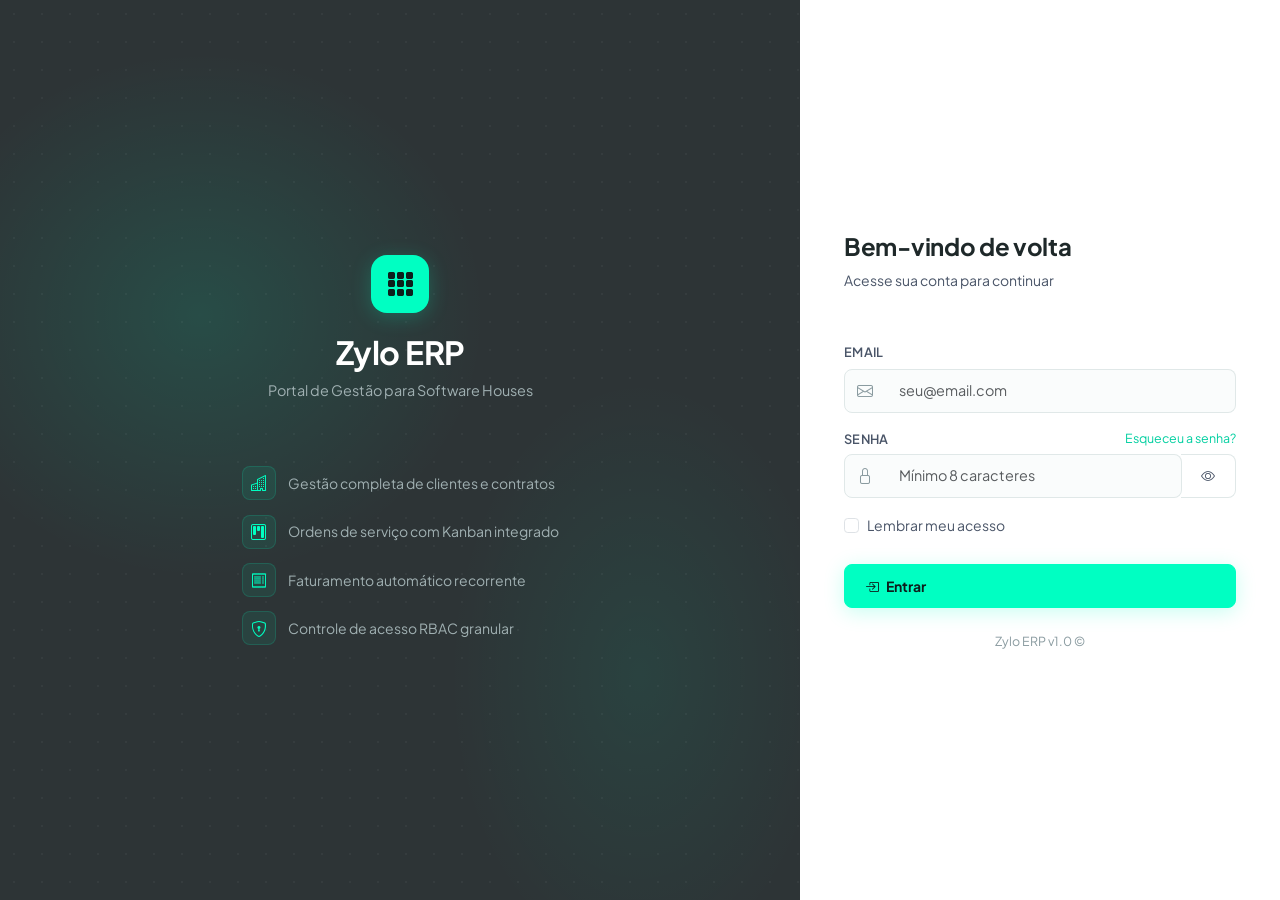
==== erp-frontend/index.html @ b2327d97 "feat: Implement core backend security configuration and initial frontend authentication and dashboar" ====
<!DOCTYPE html>
<html lang="pt-BR">

<head>
    <meta charset="UTF-8">
    <meta name="viewport" content="width=device-width, initial-scale=1.0">
    <title>Zylo ERP · Login</title>
    <link href="https://cdn.jsdelivr.net/npm/bootstrap@5.3.3/dist/css/bootstrap.min.css" rel="stylesheet">
    <link href="https://cdn.jsdelivr.net/npm/bootstrap-icons@1.11.3/font/bootstrap-icons.min.css" rel="stylesheet">
    <link rel="stylesheet" href="css/style.css">
</head>

<body>

    <div class="auth-wrapper">

        <!-- Painel esquerdo -->
        <div class="auth-panel-left">
            <div class="auth-brand">
                <div class="auth-brand-logo">
                    <i class="bi bi-grid-3x3-gap-fill"></i>
                </div>
                <h1>Zylo ERP</h1>
                <p>Portal de Gestão para Software Houses</p>
            </div>

            <div class="auth-features">
                <div class="auth-feature-item">
                    <div class="feat-icon"><i class="bi bi-buildings"></i></div>
                    <span>Gestão completa de clientes e contratos</span>
                </div>
                <div class="auth-feature-item">
                    <div class="feat-icon"><i class="bi bi-kanban"></i></div>
                    <span>Ordens de serviço com Kanban integrado</span>
                </div>
                <div class="auth-feature-item">
                    <div class="feat-icon"><i class="bi bi-receipt"></i></div>
                    <span>Faturamento automático recorrente</span>
                </div>
                <div class="auth-feature-item">
                    <div class="feat-icon"><i class="bi bi-shield-lock"></i></div>
                    <span>Controle de acesso RBAC granular</span>
                </div>
            </div>
        </div>

        <!-- Painel direito - formulário -->
        <div class="auth-panel-right">

            <div class="auth-form-header">
                <h2>Bem-vindo de volta</h2>
                <p>Acesse sua conta para continuar</p>
            </div>

            <form id="loginForm" novalidate>

                <!-- Email -->
                <div class="mb-3">
                    <label for="email" class="form-label">Email</label>
                    <div class="input-group">
                        <span class="input-group-text"><i class="bi bi-envelope"></i></span>
                        <input type="email" id="email" name="email" class="form-control" placeholder="seu@email.com"
                            autocomplete="email" required>
                    </div>
                </div>

                <!-- Senha -->
                <div class="mb-3">
                    <div class="d-flex justify-content-between align-items-center">
                        <label for="senha" class="form-label mb-0">Senha</label>
                        <a href="reset-password.html" style="font-size:.78rem;">Esqueceu a senha?</a>
                    </div>
                    <div class="input-group mt-1">
                        <span class="input-group-text"><i class="bi bi-lock"></i></span>
                        <input type="password" id="senha" name="senha" class="form-control"
                            placeholder="Mínimo 8 caracteres" autocomplete="current-password" required>
                        <!-- --Toggle visibilidade da senha -->
                        <button class="btn btn-outline-secondary" type="button" id="toggleSenha"
                            style="border-left:none;" tabindex="-1">
                            <i class="bi bi-eye"></i>
                        </button>
                    </div>
                </div>

                <!-- Lembrar-me -->
                <div class="mb-4 d-flex align-items-center gap-2">
                    <input type="checkbox" id="lembrarMe" class="form-check-input" style="margin-top:0;">
                    <label for="lembrarMe" style="font-size:.875rem; color:var(--text-secondary); cursor:pointer;">
                        Lembrar meu acesso
                    </label>
                </div>

                <div id="alertContainer"></div>

                <!-- --Entrar -->
                <button type="submit" id="btnLogin" class="btn btn-primary w-100 mt-1">
                    <i class="bi bi-box-arrow-in-right"></i>
                    Entrar
                </button>

            </form>

            <p class="text-center mt-4" style="font-size:.78rem; color:var(--text-muted);">
                Zylo ERP v1.0 &copy; <span id="anoAtual"></span>
            </p>

        </div>
    </div>

    <script src="https://cdn.jsdelivr.net/npm/bootstrap@5.3.3/dist/js/bootstrap.bundle.min.js"></script>
    <script src="auth.js"></script>
    <script src="css/style.css"></script>
    <script src="js/core/auth.js"></script>
    <script>
        // --Redirecionar se já autenticado
        ZyloAuth.redirectIfLogado();

        document.getElementById('anoAtual').textContent = new Date().getFullYear();

        // --Toggle de visibilidade da senha
        document.getElementById('toggleSenha')
            .addEventListener('click', () => ZyloUI.toggleSenha('senha', 'toggleSenha'));

        // --Submit de login
        document.getElementById('loginForm').addEventListener('submit', async (e) => {
            e.preventDefault();
            ZyloUI.clearAlert('alertContainer');

            const email = document.getElementById('email').value.trim();
            const senha = document.getElementById('senha').value;
            const btn = document.getElementById('btnLogin');

            if (!email || !senha) {
                ZyloUI.showAlert('alertContainer', 'Preencha todos os campos.', 'error');
                return;
            }

            ZyloUI.btnLoading(btn, true, 'Entrando...');

            try {
                await ZyloAuth.login(email, senha);
                ZyloUI.showAlert('alertContainer', 'Login realizado! Redirecionando...', 'success');
                setTimeout(() => { window.location.href = 'pages/dashboard/home.html'; }, 800);
            } catch (err) {
                ZyloUI.showAlert('alertContainer', err.message || 'Erro ao realizar login.', 'error');
                ZyloUI.btnLoading(btn, false);
            }
        });
    </script>
</body>

</html>
---- erp-frontend/css/style.css ----
/* ─── Zylo ERP · style.css ─────────────────────────────────────────────────── */
/* ─── Tema: Carbon Mint                                                         */
/* ─── Primária: #00FFC2 (Mint)  ·  Base: #2D3436 (Carbon)                      */

@import url('https://fonts.googleapis.com/css2?family=Plus+Jakarta+Sans:wght@300;400;500;600;700&display=swap');

/* ─── Variables ─────────────────────────────────────────────────────────────── */
:root {
  --font-base: 'Plus Jakarta Sans', sans-serif;

  /* ── Cores principais ───────────────────────────────────────────────────── */
  --mint:           #00FFC2;       /* Destaque primário                       */
  --mint-dark:      #00CFA0;       /* Hover / estado ativo                    */
  --mint-dim:       #00FFC215;     /* Background leve com toque mint          */
  --mint-border:    #00FFC230;     /* Border sutil com cor mint               */

  --carbon:         #2D3436;       /* Base escura — sidebar, headers          */
  --carbon-light:   #3D4A4C;       /* Hover na sidebar                        */
  --carbon-active:  #4A5A5C;       /* Item ativo na sidebar                   */
  --carbon-muted:   #636E72;       /* Texto secundário sobre carbon           */

  /* ── Surface / Background ──────────────────────────────────────────────── */
  --bg-body:        #D6E4FF;       /* Cinza quase branco com leve tom carbon  */
  --bg-card:        #FFFFFF;
  --bg-sidebar:     var(--carbon);
  --bg-sidebar-hover:  var(--carbon-light);
  --bg-sidebar-active: var(--carbon-active);
  --bg-topbar:      #FFFFFF;

  /* ── Accent ─────────────────────────────────────────────────────────────── */
  --accent-primary: var(--mint);
  --accent-hover:   var(--mint-dark);
  --accent-light:   var(--mint-dim);

  /* ── Semânticas ─────────────────────────────────────────────────────────── */
  --accent-success: #00E5A0;       /* Verde-mint mais escuro                  */
  --accent-warning: #FDBA47;       /* Âmbar — contraste seguro sobre branco   */
  --accent-danger:  #FF6B6B;       /* Coral suave                             */
  --accent-info:    #74B9FF;       /* Azul claro complementar                 */

  /* ── Texto ──────────────────────────────────────────────────────────────── */
  --text-primary:   #1E2829;       /* Carbon mais escuro — máximo contraste   */
  --text-secondary: #4A5568;       /* Cinza carbono médio                     */
  --text-muted:     #8A9BA0;       /* Dicas, labels, placeholders             */
  --text-sidebar:   #A0B0B2;       /* Texto inativo na sidebar                */
  --text-sidebar-active: #FFFFFF;
  --text-on-mint:   #0D1F1C;       /* Texto escuro sobre fundo mint           */

  /* ── Bordas ─────────────────────────────────────────────────────────────── */
  --border-light:   #E0E8E8;       /* Borda padrão — levemente esverdeada     */
  --border-focus:   var(--mint);

  /* ── Sombras ────────────────────────────────────────────────────────────── */
  --shadow-sm:  0 1px 4px rgba(45,52,54,.07);
  --shadow-md:  0 4px 16px rgba(45,52,54,.10);
  --shadow-lg:  0 8px 32px rgba(45,52,54,.14);
  --shadow-mint: 0 4px 20px rgba(0,255,194,.22);

  /* ── Layout ─────────────────────────────────────────────────────────────── */
  --sidebar-w:  248px;
  --topbar-h:   64px;
  --radius-sm:  8px;
  --radius-md:  12px;
  --radius-lg:  16px;
  --transition: .2s ease;
}

/* ─── Reset / Base ──────────────────────────────────────────────────────────── */
*, *::before, *::after { box-sizing: border-box; margin: 0; padding: 0; }

body {
  font-family: var(--font-base);
  background: var(--bg-body);
  color: var(--text-primary);
  font-size: .9375rem;
  line-height: 1.6;
  -webkit-font-smoothing: antialiased;
}

a { text-decoration: none; color: var(--mint-dark); }
a:hover { color: var(--carbon); }

/* ─── Auth Pages ────────────────────────────────────────────────────────────── */
.auth-wrapper {
  min-height: 100vh;
  display: grid;
  grid-template-columns: 1fr 480px;
}

/* Painel esquerdo — Carbon com toque Mint */
.auth-panel-left {
  background: var(--carbon);
  display: flex;
  flex-direction: column;
  justify-content: center;
  align-items: center;
  padding: 3rem;
  position: relative;
  overflow: hidden;
}

/* Gradiente mint atmosférico */
.auth-panel-left::before {
  content: '';
  position: absolute;
  inset: 0;
  background:
    radial-gradient(ellipse 55% 45% at 25% 35%, rgba(0,255,194,.12) 0%, transparent 65%),
    radial-gradient(ellipse 40% 55% at 80% 75%, rgba(0,255,194,.07) 0%, transparent 60%);
}

/* Grid de pontos sutil */
.auth-panel-left::after {
  content: '';
  position: absolute;
  inset: 0;
  background-image: radial-gradient(circle, rgba(255,255,255,.04) 1px, transparent 1px);
  background-size: 28px 28px;
}

.auth-brand {
  position: relative;
  z-index: 1;
  text-align: center;
}

.auth-brand-logo {
  width: 58px;
  height: 58px;
  background: var(--mint);
  border-radius: 16px;
  display: flex;
  align-items: center;
  justify-content: center;
  margin: 0 auto 1.25rem;
  box-shadow: var(--shadow-mint);
}

.auth-brand-logo i { font-size: 1.75rem; color: var(--text-on-mint); }

.auth-brand h1 {
  font-size: 2rem;
  font-weight: 700;
  letter-spacing: -.5px;
  color: #fff;
}

.auth-brand p {
  margin-top: .5rem;
  color: var(--text-sidebar);
  font-size: .9rem;
}

.auth-features {
  position: relative;
  z-index: 1;
  margin-top: 3rem;
  display: flex;
  flex-direction: column;
  gap: .9rem;
}

.auth-feature-item {
  display: flex;
  align-items: center;
  gap: .75rem;
  color: var(--text-sidebar);
  font-size: .875rem;
}

.auth-feature-item .feat-icon {
  width: 34px;
  height: 34px;
  background: rgba(0,255,194,.08);
  border: 1px solid rgba(0,255,194,.15);
  border-radius: 8px;
  display: flex;
  align-items: center;
  justify-content: center;
  flex-shrink: 0;
}

.auth-feature-item .feat-icon i { font-size: 1rem; color: var(--mint); }

/* Painel direito */
.auth-panel-right {
  background: var(--bg-card);
  display: flex;
  flex-direction: column;
  justify-content: center;
  padding: 3rem 2.75rem;
  box-shadow: -4px 0 40px rgba(45,52,54,.08);
}

.auth-form-header { margin-bottom: 2rem; }

.auth-form-header h2 {
  font-size: 1.5rem;
  font-weight: 700;
  color: var(--text-primary);
  letter-spacing: -.3px;
}

.auth-form-header p {
  color: var(--text-secondary);
  margin-top: .35rem;
  font-size: .875rem;
}

/* ─── Form Controls ─────────────────────────────────────────────────────────── */
.form-label {
  font-size: .8rem;
  font-weight: 600;
  color: var(--text-secondary);
  letter-spacing: .3px;
  text-transform: uppercase;
  margin-bottom: .4rem;
}

.form-control, .form-select {
  font-family: var(--font-base);
  font-size: .9rem;
  color: var(--text-primary);
  border: 1.5px solid var(--border-light);
  border-radius: var(--radius-sm);
  padding: .65rem .9rem;
  background: #FAFCFC;
  transition: border-color var(--transition), box-shadow var(--transition), background var(--transition);
}

.form-control:focus, .form-select:focus {
  border-color: var(--mint);
  background: var(--bg-card);
  box-shadow: 0 0 0 3px rgba(0,255,194,.15);
  outline: none;
}

.input-group-text {
  background: #FAFCFC;
  border: 1.5px solid var(--border-light);
  color: var(--text-muted);
  border-radius: var(--radius-sm) 0 0 var(--radius-sm) !important;
}

.input-group-text i { font-size: 1rem; }

.input-group .form-control {
  border-left: none;
  border-radius: 0 var(--radius-sm) var(--radius-sm) 0 !important;
}

.input-group:focus-within .input-group-text {
  border-color: var(--mint);
  color: var(--mint-dark);
}

/* ─── Buttons ───────────────────────────────────────────────────────────────── */
.btn {
  font-family: var(--font-base);
  font-weight: 600;
  font-size: .875rem;
  border-radius: var(--radius-sm);
  padding: .65rem 1.25rem;
  transition: all var(--transition);
  letter-spacing: .1px;
  display: inline-flex;
  align-items: center;
  gap: .4rem;
}

/* --Botão primário: mint sobre texto escuro */
.btn-primary {
  background: var(--mint);
  border-color: var(--mint);
  color: var(--text-on-mint);
  font-weight: 700;
  box-shadow: var(--shadow-mint);
}
.btn-primary:hover {
  background: var(--mint-dark);
  border-color: var(--mint-dark);
  box-shadow: 0 6px 24px rgba(0,255,194,.3);
  transform: translateY(-1px);
  color: var(--text-on-mint);
}
.btn-primary:active { transform: translateY(0); box-shadow: var(--shadow-mint); }

.btn-outline-secondary {
  border-color: var(--border-light);
  color: var(--text-secondary);
  background: transparent;
}
.btn-outline-secondary:hover {
  background: var(--bg-body);
  border-color: var(--carbon-muted);
  color: var(--text-primary);
}

/* ─── Alerts ────────────────────────────────────────────────────────────────── */
.zylo-alert {
  border-radius: var(--radius-sm);
  padding: .75rem 1rem;
  font-size: .8125rem;
  font-weight: 500;
  display: flex;
  align-items: center;
  gap: .5rem;
  margin-top: 1rem;
  animation: fadeIn .25s ease;
}

.zylo-alert i { font-size: 1rem; flex-shrink: 0; }
.zylo-alert.error   { background: #FFF0F0; color: #C0392B; border: 1px solid #FAD7D7; }
.zylo-alert.success { background: #E6FFF8; color: #00856A; border: 1px solid #B3F0E0; }
.zylo-alert.info    { background: #E8F6FF; color: #2070B0; border: 1px solid #B8DCFA; }

@keyframes fadeIn { from { opacity: 0; transform: translateY(-6px); } to { opacity: 1; transform: none; } }

/* ─── Auth divider ──────────────────────────────────────────────────────────── */
.auth-divider {
  display: flex;
  align-items: center;
  gap: 1rem;
  color: var(--text-muted);
  font-size: .8rem;
  margin: 1.5rem 0;
}
.auth-divider::before, .auth-divider::after {
  content: ''; flex: 1; height: 1px; background: var(--border-light);
}

/* ─── Layout Dashboard ──────────────────────────────────────────────────────── */
.layout-wrapper { display: flex; min-height: 100vh; }

/* ─── Sidebar ───────────────────────────────────────────────────────────────── */
.sidebar {
  width: var(--sidebar-w);
  background: var(--bg-sidebar);
  display: flex;
  flex-direction: column;
  position: fixed;
  top: 0; left: 0; bottom: 0;
  z-index: 100;
  transition: transform var(--transition);
  overflow-y: auto;
  scrollbar-width: none;
}
.sidebar::-webkit-scrollbar { display: none; }

.sidebar-header {
  padding: 1.375rem 1.25rem 1rem;
  border-bottom: 1px solid rgba(255,255,255,.06);
  display: flex;
  align-items: center;
  gap: .75rem;
  flex-shrink: 0;
}

.sidebar-logo {
  width: 38px;
  height: 38px;
  background: var(--mint);
  border-radius: 10px;
  display: flex;
  align-items: center;
  justify-content: center;
  flex-shrink: 0;
  box-shadow: 0 4px 12px rgba(0,255,194,.25);
}
.sidebar-logo i { font-size: 1.15rem; color: var(--text-on-mint); }

.sidebar-title { font-size: 1.05rem; font-weight: 700; color: #fff; letter-spacing: -.2px; }
.sidebar-subtitle { font-size: .68rem; color: var(--text-sidebar); }

.sidebar-nav { padding: 1rem 0; flex: 1; }

.nav-section-label {
  font-size: .63rem;
  font-weight: 700;
  letter-spacing: 1.3px;
  text-transform: uppercase;
  color: rgba(160,176,178,.38);
  padding: 1rem 1.25rem .4rem;
  display: block;
}

.nav-item { margin: .15rem .75rem; }

.nav-link {
  display: flex;
  align-items: center;
  gap: .75rem;
  padding: .6rem .75rem;
  border-radius: var(--radius-sm);
  color: var(--text-sidebar) !important;
  font-size: .875rem;
  font-weight: 500;
  transition: all var(--transition);
  position: relative;
}

.nav-link .nav-icon {
  width: 20px; text-align: center; flex-shrink: 0;
  display: flex; align-items: center; justify-content: center;
}
.nav-link .nav-icon i { font-size: 1rem; }

.nav-link .nav-badge {
  margin-left: auto;
  background: var(--mint);
  color: var(--text-on-mint);
  font-size: .63rem;
  font-weight: 700;
  padding: .1rem .45rem;
  border-radius: 20px;
  min-width: 20px;
  text-align: center;
}

.nav-link:hover {
  background: var(--bg-sidebar-hover);
  color: #fff !important;
}

/* --Item ativo com borda mint */
.nav-link.active {
  background: var(--bg-sidebar-active);
  color: #fff !important;
}

.nav-link.active .nav-icon i { color: var(--mint); }

.nav-link.active::before {
  content: '';
  position: absolute;
  left: -12px; top: 50%; transform: translateY(-50%);
  width: 3px; height: 60%;
  background: var(--mint);
  border-radius: 0 3px 3px 0;
}

.sidebar-footer {
  padding: .75rem;
  border-top: 1px solid rgba(255,255,255,.06);
  flex-shrink: 0;
}

.user-card {
  display: flex;
  align-items: center;
  gap: .75rem;
  padding: .6rem .75rem;
  border-radius: var(--radius-sm);
  cursor: pointer;
  transition: background var(--transition);
}
.user-card:hover { background: var(--bg-sidebar-hover); }

/* Avatar com borda mint */
.user-avatar {
  width: 34px;
  height: 34px;
  background: var(--mint);
  border-radius: 50%;
  display: flex;
  align-items: center;
  justify-content: center;
  color: var(--text-on-mint);
  font-weight: 700;
  font-size: .78rem;
  flex-shrink: 0;
}

.user-info { flex: 1; min-width: 0; }
.user-name { font-size: .8125rem; font-weight: 600; color: #fff; white-space: nowrap; overflow: hidden; text-overflow: ellipsis; }
.user-role { font-size: .7rem; color: var(--text-sidebar); }

.user-logout {
  color: var(--text-sidebar);
  cursor: pointer;
  transition: color var(--transition);
  display: flex;
  align-items: center;
  padding: .3rem;
  border-radius: 6px;
}
.user-logout:hover { color: var(--accent-danger); }
.user-logout i { font-size: 1.05rem; }

/* ─── Main Content ──────────────────────────────────────────────────────────── */
.main-content {
  margin-left: var(--sidebar-w);
  flex: 1;
  display: flex;
  flex-direction: column;
  min-height: 100vh;
}

/* ─── Topbar ────────────────────────────────────────────────────────────────── */
.topbar {
  height: var(--topbar-h);
  background: var(--bg-topbar);
  border-bottom: 1px solid var(--border-light);
  display: flex;
  align-items: center;
  padding: 0 1.75rem;
  position: sticky;
  top: 0;
  z-index: 50;
  gap: 1rem;
  box-shadow: var(--shadow-sm);
}

.topbar-toggle {
  display: none;
  background: none;
  border: 1.5px solid var(--border-light);
  border-radius: var(--radius-sm);
  width: 36px; height: 36px;
  align-items: center; justify-content: center;
  color: var(--text-secondary);
  cursor: pointer;
  transition: all var(--transition);
  flex-shrink: 0;
}
.topbar-toggle:hover { background: var(--bg-body); color: var(--text-primary); }
.topbar-toggle i { font-size: 1.15rem; }

.topbar-breadcrumb { flex: 1; }
.topbar-breadcrumb h3 {
  font-size: 1rem; font-weight: 700; color: var(--text-primary);
  letter-spacing: -.2px; line-height: 1.2;
}
.topbar-breadcrumb span { font-size: .75rem; color: var(--text-muted); }

.topbar-actions { display: flex; align-items: center; gap: .625rem; }

.topbar-icon-btn {
  width: 36px; height: 36px;
  border: 1.5px solid var(--border-light);
  background: var(--bg-card);
  border-radius: var(--radius-sm);
  display: flex; align-items: center; justify-content: center;
  color: var(--text-secondary);
  cursor: pointer;
  transition: all var(--transition);
  position: relative;
}
.topbar-icon-btn i { font-size: 1.05rem; }
.topbar-icon-btn:hover {
  border-color: var(--mint);
  color: var(--mint-dark);
  background: var(--mint-dim);
}

.topbar-icon-btn .notif-dot {
  position: absolute;
  top: 7px; right: 7px;
  width: 7px; height: 7px;
  background: var(--accent-danger);
  border-radius: 50%;
  border: 1.5px solid #fff;
}

.topbar-user {
  display: flex; align-items: center; gap: .6rem;
  cursor: pointer;
  padding: .35rem .75rem;
  border-radius: var(--radius-sm);
  border: 1.5px solid var(--border-light);
  background: var(--bg-card);
  transition: all var(--transition);
}
.topbar-user:hover {
  border-color: var(--mint);
  background: var(--mint-dim);
}

.topbar-user-avatar {
  width: 28px; height: 28px;
  background: var(--mint);
  border-radius: 50%;
  display: flex; align-items: center; justify-content: center;
  color: var(--text-on-mint); font-weight: 700; font-size: .7rem; flex-shrink: 0;
}
.topbar-user-name { font-size: .8rem; font-weight: 600; color: var(--text-primary); }
.topbar-user i { font-size: .85rem; color: var(--text-muted); }

/* ─── Page Content ──────────────────────────────────────────────────────────── */
.page-content { padding: 1.75rem; flex: 1; }

/* ─── Stat Cards ────────────────────────────────────────────────────────────── */
.stat-card {
  background: var(--bg-card);
  border: 1px solid var(--border-light);
  border-radius: var(--radius-md);
  padding: 1.25rem 1.5rem;
  box-shadow: var(--shadow-sm);
  display: flex;
  align-items: center;
  gap: 1.1rem;
  transition: box-shadow var(--transition), transform var(--transition);
}
.stat-card:hover { box-shadow: var(--shadow-md); transform: translateY(-2px); }

.stat-icon {
  width: 48px; height: 48px;
  border-radius: 12px;
  display: flex; align-items: center; justify-content: center;
  flex-shrink: 0;
}
.stat-icon i { font-size: 1.4rem; }

/* --Variante mint (primária) */
.stat-icon.mint   { background: rgba(0,255,194,.12); }
.stat-icon.mint i { color: var(--mint-dark); }

/* --Variantes semânticas derivadas da paleta carbon */
.stat-icon.carbon   { background: rgba(45,52,54,.08); }
.stat-icon.carbon i { color: var(--carbon); }

.stat-icon.warning   { background: #FFF4E0; }
.stat-icon.warning i { color: #D4880A; }

.stat-icon.danger   { background: #FFF0F0; }
.stat-icon.danger i { color: #C0392B; }

/* Mantidos para compatibilidade retroativa */
.stat-icon.blue   { background: rgba(0,255,194,.10); } .stat-icon.blue i   { color: var(--mint-dark); }
.stat-icon.green  { background: rgba(0,229,160,.10); } .stat-icon.green i  { color: #00856A; }
.stat-icon.orange { background: #FFF4E0; }             .stat-icon.orange i { color: #D4880A; }
.stat-icon.red    { background: #FFF0F0; }             .stat-icon.red i    { color: #C0392B; }

.stat-info { flex: 1; min-width: 0; }
.stat-label { font-size: .72rem; font-weight: 600; color: var(--text-muted); text-transform: uppercase; letter-spacing: .5px; }
.stat-value { font-size: 1.65rem; font-weight: 700; color: var(--text-primary); line-height: 1.2; margin-top: .1rem; letter-spacing: -.5px; }

.stat-delta {
  font-size: .7rem; font-weight: 600;
  padding: .2rem .5rem;
  border-radius: 20px;
  display: inline-flex; align-items: center; gap: .25rem;
  margin-top: .35rem;
}
.stat-delta i { font-size: .75rem; }
.stat-delta.up      { background: rgba(0,229,160,.12); color: #00856A; }
.stat-delta.down    { background: #FFF0F0; color: #C0392B; }
.stat-delta.neutral { background: rgba(45,52,54,.06); color: var(--text-secondary); }

/* ─── Card genérico ─────────────────────────────────────────────────────────── */
.card-zylo {
  background: var(--bg-card);
  border: 1px solid var(--border-light);
  border-radius: var(--radius-md);
  padding: 1.4rem 1.5rem;
  box-shadow: var(--shadow-sm);
}

.section-header { display: flex; align-items: center; justify-content: space-between; margin-bottom: 1.1rem; }
.section-title   { font-size: .9375rem; font-weight: 700; color: var(--text-primary); letter-spacing: -.2px; }
.section-subtitle { font-size: .75rem; color: var(--text-muted); margin-top: .1rem; }

/* ─── Module grid ───────────────────────────────────────────────────────────── */
.module-grid { display: grid; grid-template-columns: repeat(auto-fill, minmax(140px, 1fr)); gap: .875rem; }

.module-card {
  background: var(--bg-card);
  border: 1.5px solid var(--border-light);
  border-radius: var(--radius-md);
  padding: 1.25rem 1rem;
  text-align: center;
  cursor: pointer;
  transition: all var(--transition);
  text-decoration: none;
  display: flex;
  flex-direction: column;
  align-items: center;
  gap: .65rem;
}

/* --Hover: borda mint + sombra mint */
.module-card:hover {
  border-color: var(--mint);
  background: var(--mint-dim);
  transform: translateY(-3px);
  box-shadow: 0 6px 20px rgba(0,255,194,.14);
}

.module-icon {
  width: 46px; height: 46px;
  border-radius: 12px;
  display: flex; align-items: center; justify-content: center;
}
.module-icon i { font-size: 1.35rem; }
.module-name { font-size: .8rem; font-weight: 600; color: var(--text-primary); }

/* ─── Badges de status ──────────────────────────────────────────────────────── */
.badge-status {
  font-size: .7rem; font-weight: 600; padding: .2rem .65rem;
  border-radius: 20px;
  display: inline-flex; align-items: center; gap: .3rem;
}
.badge-status i { font-size: .7rem; }

.badge-status.ativo     { background: rgba(0,229,160,.12); color: #00856A; border: 1px solid rgba(0,229,160,.2); }
.badge-status.pendente  { background: #FFF4E0; color: #A86A00; border: 1px solid #FDDDA0; }
.badge-status.atrasado  { background: #FFF0F0; color: #C0392B; border: 1px solid #FAD7D7; }
.badge-status.suspenso  { background: rgba(45,52,54,.06); color: var(--carbon-muted); border: 1px solid rgba(45,52,54,.12); }
.badge-status.cancelado { background: #F5F5F5; color: #888; border: 1px solid #E0E0E0; }

/* ─── Table ─────────────────────────────────────────────────────────────────── */
.table-zylo { width: 100%; border-collapse: separate; border-spacing: 0; font-size: .86rem; }

.table-zylo thead th {
  font-size: .7rem; font-weight: 700; letter-spacing: .6px; text-transform: uppercase;
  color: var(--text-muted); padding: .65rem 1rem;
  background: var(--bg-body); border-bottom: 1px solid var(--border-light);
}

.table-zylo tbody td {
  padding: .8rem 1rem; border-bottom: 1px solid var(--border-light);
  color: var(--text-primary); vertical-align: middle;
}

.table-zylo tbody tr:last-child td { border-bottom: none; }
.table-zylo tbody tr:hover td { background: #FAFCFC; }

/* ─── SLA badge ─────────────────────────────────────────────────────────────── */
.sla-badge {
  display: inline-flex; align-items: center; gap: .3rem;
  font-size: .7rem; font-weight: 600; padding: .2rem .55rem; border-radius: 20px;
}
.sla-badge i { font-size: .7rem; }
.sla-badge.critico { background: #FFF0F0; color: #C0392B; }
.sla-badge.atencao { background: #FFF4E0; color: #A86A00; }
.sla-badge.ok      { background: rgba(0,229,160,.12); color: #00856A; }

/* ─── Spinner ───────────────────────────────────────────────────────────────── */
.btn .spinner-border { width: .95rem; height: .95rem; border-width: 2px; }

/* --Spinner na cor do tema dentro de botão primário */
.btn-primary .spinner-border { border-color: var(--text-on-mint); border-right-color: transparent; }

/* ─── Scrollbar customizado (Chrome/Edge) ───────────────────────────────────── */
::-webkit-scrollbar { width: 6px; height: 6px; }
::-webkit-scrollbar-track { background: transparent; }
::-webkit-scrollbar-thumb { background: rgba(45,52,54,.18); border-radius: 4px; }
::-webkit-scrollbar-thumb:hover { background: var(--mint-dark); }

/* ─── Responsive ────────────────────────────────────────────────────────────── */
@media (max-width: 992px) {
  .auth-wrapper { grid-template-columns: 1fr; }
  .auth-panel-left { display: none; }
  .auth-panel-right { padding: 2.5rem 1.75rem; }
  .sidebar { transform: translateX(-100%); }
  .sidebar.open { transform: translateX(0); }
  .main-content { margin-left: 0; }
  .topbar-toggle { display: flex; }
}

@media (max-width: 576px) {
  .page-content { padding: 1rem; }
  .module-grid { grid-template-columns: repeat(3, 1fr); }
}
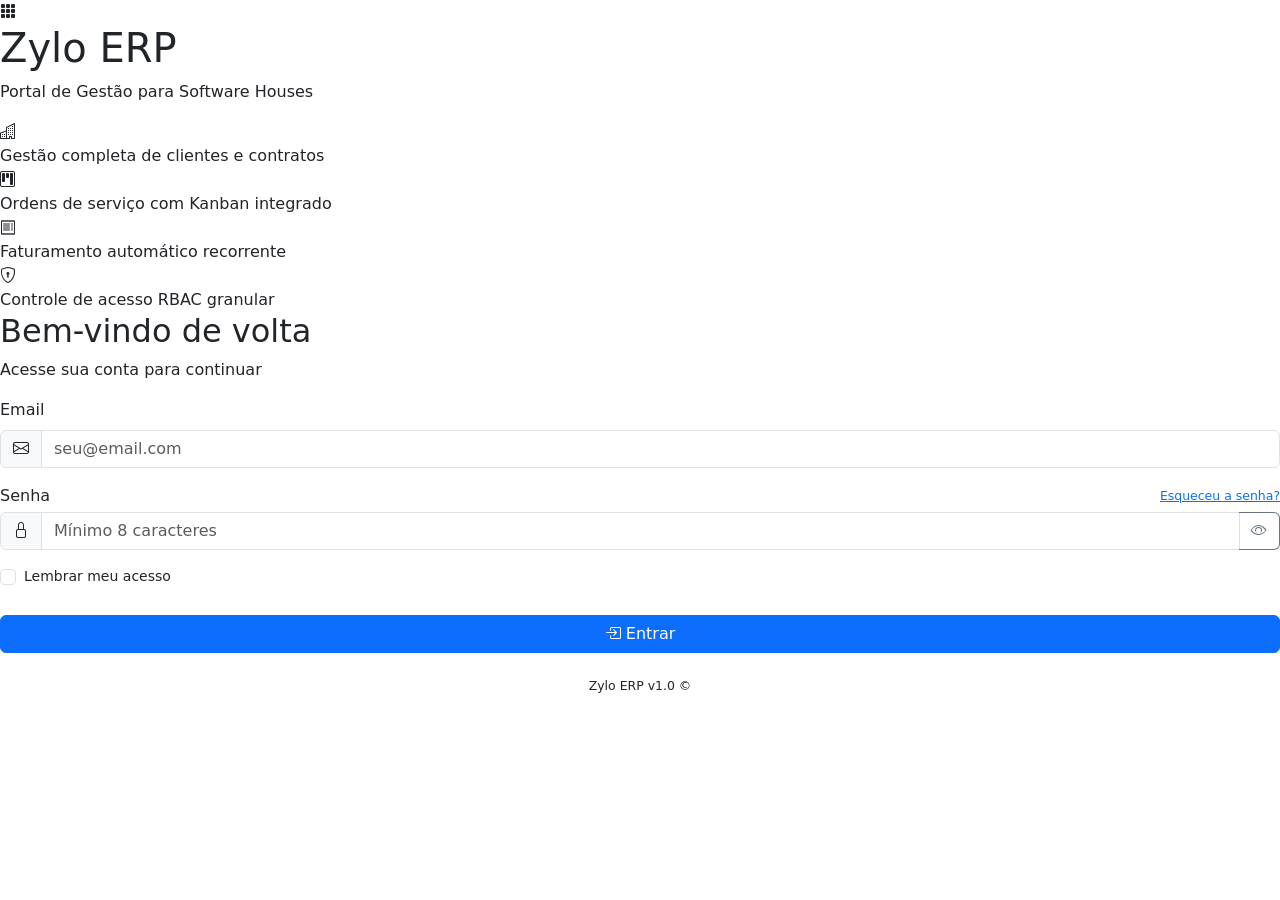
==== commit 5e7773af: "teste na maquina de trabalho" ====
--- a/erp-frontend/index.html
+++ b/erp-frontend/index.html
@@ -7,7 +7,7 @@
     <title>Zylo ERP · Login</title>
     <link href="https://cdn.jsdelivr.net/npm/bootstrap@5.3.3/dist/css/bootstrap.min.css" rel="stylesheet">
     <link href="https://cdn.jsdelivr.net/npm/bootstrap-icons@1.11.3/font/bootstrap-icons.min.css" rel="stylesheet">
-    <link rel="stylesheet" href="css/style.css">
+    <link rel="stylesheet" href="../css/style.css">
 </head>
 
 <body>
@@ -108,9 +108,9 @@
     </div>
 
     <script src="https://cdn.jsdelivr.net/npm/bootstrap@5.3.3/dist/js/bootstrap.bundle.min.js"></script>
-    <script src="auth.js"></script>
-    <script src="css/style.css"></script>
-    <script src="js/core/auth.js"></script>
+    <script src="../js/core/main.js"></script>
+    <script src="../css/style.css"></script>
+    <script src="../js/core/auth.js"></script>
     <script>
         // --Redirecionar se já autenticado
         ZyloAuth.redirectIfLogado();
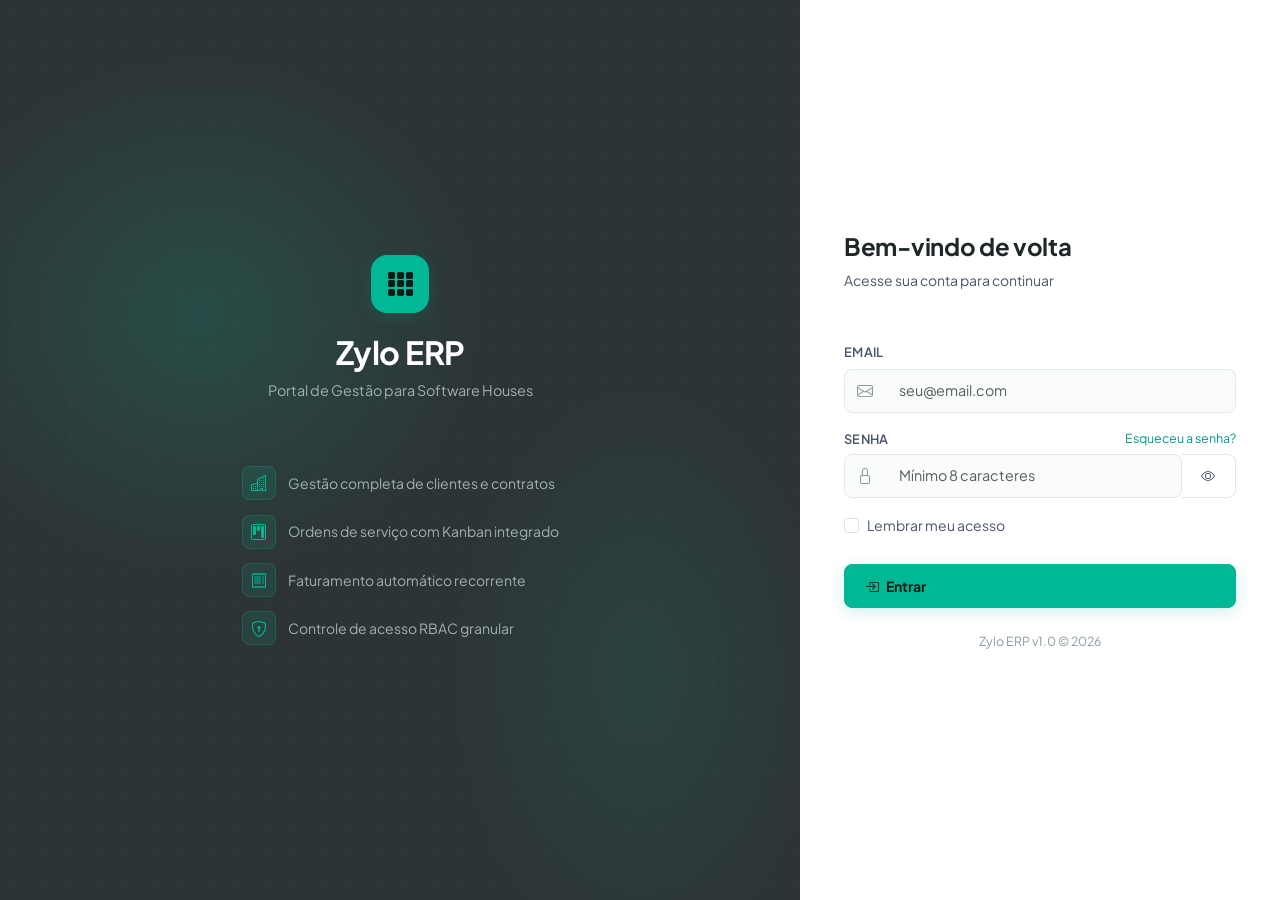
==== commit 4db463a0: "fix: correção de usuarios" ====
--- a/erp-frontend/index.html
+++ b/erp-frontend/index.html
@@ -1,152 +1,149 @@
 <!DOCTYPE html>
 <html lang="pt-BR">
-
 <head>
     <meta charset="UTF-8">
     <meta name="viewport" content="width=device-width, initial-scale=1.0">
     <title>Zylo ERP · Login</title>
     <link href="https://cdn.jsdelivr.net/npm/bootstrap@5.3.3/dist/css/bootstrap.min.css" rel="stylesheet">
     <link href="https://cdn.jsdelivr.net/npm/bootstrap-icons@1.11.3/font/bootstrap-icons.min.css" rel="stylesheet">
-    <link rel="stylesheet" href="../css/style.css">
+    <link rel="stylesheet" href="css/style.css">
 </head>
-
 <body>
 
-    <div class="auth-wrapper">
+<div class="auth-wrapper">
 
-        <!-- Painel esquerdo -->
-        <div class="auth-panel-left">
-            <div class="auth-brand">
-                <div class="auth-brand-logo">
-                    <i class="bi bi-grid-3x3-gap-fill"></i>
-                </div>
-                <h1>Zylo ERP</h1>
-                <p>Portal de Gestão para Software Houses</p>
+    <!-- Painel esquerdo -->
+    <div class="auth-panel-left">
+        <div class="auth-brand">
+            <div class="auth-brand-logo">
+                <i class="bi bi-grid-3x3-gap-fill"></i>
             </div>
-
-            <div class="auth-features">
-                <div class="auth-feature-item">
-                    <div class="feat-icon"><i class="bi bi-buildings"></i></div>
-                    <span>Gestão completa de clientes e contratos</span>
-                </div>
-                <div class="auth-feature-item">
-                    <div class="feat-icon"><i class="bi bi-kanban"></i></div>
-                    <span>Ordens de serviço com Kanban integrado</span>
-                </div>
-                <div class="auth-feature-item">
-                    <div class="feat-icon"><i class="bi bi-receipt"></i></div>
-                    <span>Faturamento automático recorrente</span>
-                </div>
-                <div class="auth-feature-item">
-                    <div class="feat-icon"><i class="bi bi-shield-lock"></i></div>
-                    <span>Controle de acesso RBAC granular</span>
-                </div>
-            </div>
+            <h1>Zylo ERP</h1>
+            <p>Portal de Gestão para Software Houses</p>
         </div>
 
-        <!-- Painel direito - formulário -->
-        <div class="auth-panel-right">
-
-            <div class="auth-form-header">
-                <h2>Bem-vindo de volta</h2>
-                <p>Acesse sua conta para continuar</p>
+        <div class="auth-features">
+            <div class="auth-feature-item">
+                <div class="feat-icon"><i class="bi bi-buildings"></i></div>
+                <span>Gestão completa de clientes e contratos</span>
             </div>
-
-            <form id="loginForm" novalidate>
-
-                <!-- Email -->
-                <div class="mb-3">
-                    <label for="email" class="form-label">Email</label>
-                    <div class="input-group">
-                        <span class="input-group-text"><i class="bi bi-envelope"></i></span>
-                        <input type="email" id="email" name="email" class="form-control" placeholder="seu@email.com"
-                            autocomplete="email" required>
-                    </div>
-                </div>
-
-                <!-- Senha -->
-                <div class="mb-3">
-                    <div class="d-flex justify-content-between align-items-center">
-                        <label for="senha" class="form-label mb-0">Senha</label>
-                        <a href="reset-password.html" style="font-size:.78rem;">Esqueceu a senha?</a>
-                    </div>
-                    <div class="input-group mt-1">
-                        <span class="input-group-text"><i class="bi bi-lock"></i></span>
-                        <input type="password" id="senha" name="senha" class="form-control"
-                            placeholder="Mínimo 8 caracteres" autocomplete="current-password" required>
-                        <!-- --Toggle visibilidade da senha -->
-                        <button class="btn btn-outline-secondary" type="button" id="toggleSenha"
-                            style="border-left:none;" tabindex="-1">
-                            <i class="bi bi-eye"></i>
-                        </button>
-                    </div>
-                </div>
-
-                <!-- Lembrar-me -->
-                <div class="mb-4 d-flex align-items-center gap-2">
-                    <input type="checkbox" id="lembrarMe" class="form-check-input" style="margin-top:0;">
-                    <label for="lembrarMe" style="font-size:.875rem; color:var(--text-secondary); cursor:pointer;">
-                        Lembrar meu acesso
-                    </label>
-                </div>
-
-                <div id="alertContainer"></div>
-
-                <!-- --Entrar -->
-                <button type="submit" id="btnLogin" class="btn btn-primary w-100 mt-1">
-                    <i class="bi bi-box-arrow-in-right"></i>
-                    Entrar
-                </button>
-
-            </form>
-
-            <p class="text-center mt-4" style="font-size:.78rem; color:var(--text-muted);">
-                Zylo ERP v1.0 &copy; <span id="anoAtual"></span>
-            </p>
-
+            <div class="auth-feature-item">
+                <div class="feat-icon"><i class="bi bi-kanban"></i></div>
+                <span>Ordens de serviço com Kanban integrado</span>
+            </div>
+            <div class="auth-feature-item">
+                <div class="feat-icon"><i class="bi bi-receipt"></i></div>
+                <span>Faturamento automático recorrente</span>
+            </div>
+            <div class="auth-feature-item">
+                <div class="feat-icon"><i class="bi bi-shield-lock"></i></div>
+                <span>Controle de acesso RBAC granular</span>
+            </div>
         </div>
     </div>
 
-    <script src="https://cdn.jsdelivr.net/npm/bootstrap@5.3.3/dist/js/bootstrap.bundle.min.js"></script>
-    <script src="../js/core/main.js"></script>
-    <script src="../css/style.css"></script>
-    <script src="../js/core/auth.js"></script>
-    <script>
-        // --Redirecionar se já autenticado
-        ZyloAuth.redirectIfLogado();
+    <!-- Painel direito - formulário -->
+    <div class="auth-panel-right">
 
-        document.getElementById('anoAtual').textContent = new Date().getFullYear();
+        <div class="auth-form-header">
+            <h2>Bem-vindo de volta</h2>
+            <p>Acesse sua conta para continuar</p>
+        </div>
 
-        // --Toggle de visibilidade da senha
-        document.getElementById('toggleSenha')
-            .addEventListener('click', () => ZyloUI.toggleSenha('senha', 'toggleSenha'));
+        <form id="loginForm" novalidate>
 
-        // --Submit de login
-        document.getElementById('loginForm').addEventListener('submit', async (e) => {
-            e.preventDefault();
-            ZyloUI.clearAlert('alertContainer');
+            <!-- Email -->
+            <div class="mb-3">
+                <label for="email" class="form-label">Email</label>
+                <div class="input-group">
+                    <span class="input-group-text"><i class="bi bi-envelope"></i></span>
+                    <input type="email" id="email" name="email" class="form-control"
+                           placeholder="seu@email.com" autocomplete="email" required>
+                </div>
+            </div>
 
-            const email = document.getElementById('email').value.trim();
-            const senha = document.getElementById('senha').value;
-            const btn = document.getElementById('btnLogin');
+            <!-- Senha -->
+            <div class="mb-3">
+                <div class="d-flex justify-content-between align-items-center">
+                    <label for="senha" class="form-label mb-0">Senha</label>
+                    <a href="reset-password.html" style="font-size:.78rem;">Esqueceu a senha?</a>
+                </div>
+                <div class="input-group mt-1">
+                    <span class="input-group-text"><i class="bi bi-lock"></i></span>
+                    <input type="password" id="senha" name="senha" class="form-control"
+                           placeholder="Mínimo 8 caracteres" autocomplete="current-password" required>
+                    <!-- --Toggle visibilidade da senha -->
+                    <button class="btn btn-outline-secondary" type="button" id="toggleSenha"
+                            style="border-left:none;" tabindex="-1">
+                        <i class="bi bi-eye"></i>
+                    </button>
+                </div>
+            </div>
 
-            if (!email || !senha) {
-                ZyloUI.showAlert('alertContainer', 'Preencha todos os campos.', 'error');
-                return;
-            }
+            <!-- Lembrar-me -->
+            <div class="mb-4 d-flex align-items-center gap-2">
+                <input type="checkbox" id="lembrarMe" class="form-check-input" style="margin-top:0;">
+                <label for="lembrarMe" style="font-size:.875rem; color:var(--text-secondary); cursor:pointer;">
+                    Lembrar meu acesso
+                </label>
+            </div>
 
-            ZyloUI.btnLoading(btn, true, 'Entrando...');
+            <div id="alertContainer"></div>
 
-            try {
-                await ZyloAuth.login(email, senha);
-                ZyloUI.showAlert('alertContainer', 'Login realizado! Redirecionando...', 'success');
-                setTimeout(() => { window.location.href = 'pages/dashboard/home.html'; }, 800);
-            } catch (err) {
-                ZyloUI.showAlert('alertContainer', err.message || 'Erro ao realizar login.', 'error');
-                ZyloUI.btnLoading(btn, false);
-            }
-        });
-    </script>
+            <!-- --Entrar -->
+            <button type="submit" id="btnLogin" class="btn btn-primary w-100 mt-1">
+                <i class="bi bi-box-arrow-in-right"></i>
+                Entrar
+            </button>
+
+        </form>
+
+        <p class="text-center mt-4" style="font-size:.78rem; color:var(--text-muted);">
+            Zylo ERP v1.0 &copy; <span id="anoAtual"></span>
+        </p>
+
+    </div>
+</div>
+
+<script src="https://cdn.jsdelivr.net/npm/bootstrap@5.3.3/dist/js/bootstrap.bundle.min.js"></script>
+<!-- auth.js primeiro — ZyloAuth e ZyloUI dependem da ordem correta -->
+<script src="js/core/auth.js"></script>
+<script src="js/core/utils.js"></script>
+<script>
+    // --Redirecionar se já autenticado
+    ZyloAuth.redirectIfLogado();
+
+    document.getElementById('anoAtual').textContent = new Date().getFullYear();
+
+    // --Toggle de visibilidade da senha
+    document.getElementById('toggleSenha')
+      .addEventListener('click', () => ZyloUI.toggleSenha('senha', 'toggleSenha'));
+
+    // --Submit de login
+    document.getElementById('loginForm').addEventListener('submit', async (e) => {
+      e.preventDefault();
+      ZyloUI.clearAlert('alertContainer');
+
+      const email = document.getElementById('email').value.trim();
+      const senha = document.getElementById('senha').value;
+      const btn   = document.getElementById('btnLogin');
+
+      if (!email || !senha) {
+        ZyloUI.showAlert('alertContainer', 'Preencha todos os campos.', 'error');
+        return;
+      }
+
+      ZyloUI.btnLoading(btn, true, 'Entrando...');
+
+      try {
+        await ZyloAuth.login(email, senha);
+        ZyloUI.showAlert('alertContainer', 'Login realizado! Redirecionando...', 'success');
+        setTimeout(() => { window.location.href = 'pages/dashboard/home.html'; }, 800);
+      } catch (err) {
+        ZyloUI.showAlert('alertContainer', err.message || 'Erro ao realizar login.', 'error');
+        ZyloUI.btnLoading(btn, false);
+      }
+    });
+</script>
 </body>
-
 </html>
--- a/erp-frontend/css/style.css
+++ b/erp-frontend/css/style.css
@@ -0,0 +1,503 @@
+/* ─── Zylo ERP · style.css ─────────────────────────────────────────────────── */
+/* ─── Tema: Carbon Mint                                                         */
+/* ─── Primária: #00FFC2 (Mint)  ·  Base: #2D3436 (Carbon)                      */
+
+@import url('https://fonts.googleapis.com/css2?family=Plus+Jakarta+Sans:wght@300;400;500;600;700&display=swap');
+
+/* ─── Variables ─────────────────────────────────────────────────────────────── */
+:root {
+  --font-base: 'Plus Jakarta Sans', sans-serif;
+
+  /* ── Cores principais ────────────────────────────────────────────────────── */
+  --mint:           #00B894;       /* Teal sólido — sem brilho neon           */
+  --mint-dark:      #009B7D;       /* Hover / estado ativo                    */
+  --mint-dim:       #00B89412;     /* Background leve com toque mint          */
+  --mint-border:    #00B89430;     /* Border sutil com cor mint               */
+
+  --carbon:         #2D3436;       /* Base escura — sidebar                   */
+  --carbon-light:   #3D4A4C;       /* Hover na sidebar                        */
+  --carbon-active:  #48595C;       /* Item ativo na sidebar                   */
+  --carbon-muted:   #636E72;       /* Texto secundário sobre carbon           */
+
+  /* ── Surface / Background ────────────────────────────────────────────────── */
+  --bg-body:        #F2F4F5;       /* Cinza muito suave, neutro               */
+  --bg-card:        #FFFFFF;
+  --bg-sidebar:     var(--carbon);
+  --bg-sidebar-hover:  var(--carbon-light);
+  --bg-sidebar-active: var(--carbon-active);
+  --bg-topbar:      #FFFFFF;
+
+  /* ── Accent ──────────────────────────────────────────────────────────────── */
+  --accent-primary: var(--mint);
+  --accent-hover:   var(--mint-dark);
+  --accent-light:   var(--mint-dim);
+
+  /* ── Semânticas ──────────────────────────────────────────────────────────── */
+  --accent-success: #00B894;       /* Mesmo teal — consistente                */
+  --accent-warning: #E17055;       /* Laranja terra — mais refinado           */
+  --accent-danger:  #D63031;       /* Vermelho sólido                         */
+  --accent-info:    #0984E3;       /* Azul informativo                        */
+
+  /* ── Texto ───────────────────────────────────────────────────────────────── */
+  --text-primary:   #1E2829;
+  --text-secondary: #4A5568;
+  --text-muted:     #8A9BA0;
+  --text-sidebar:   #A0B0B2;
+  --text-sidebar-active: #FFFFFF;
+  --text-on-mint:   #0A1C18;       /* Contraste WCAG AA sobre mint sólido     */
+
+  /* ── Bordas ──────────────────────────────────────────────────────────────── */
+  --border-light:   #E2E8E8;
+  --border-focus:   var(--mint);
+
+  /* ── Sombras ─────────────────────────────────────────────────────────────── */
+  --shadow-sm:   0 1px 4px rgba(45,52,54,.06);
+  --shadow-md:   0 4px 16px rgba(45,52,54,.09);
+  --shadow-lg:   0 8px 32px rgba(45,52,54,.13);
+  --shadow-mint: 0 4px 16px rgba(0,184,148,.18);  /* sombra discreta          */
+
+  /* ── Layout ──────────────────────────────────────────────────────────────── */
+  --sidebar-w:  64px;              /* Icon-rail — era 248px                   */
+  --topbar-h:   60px;
+  --radius-sm:  8px;
+  --radius-md:  12px;
+  --radius-lg:  16px;
+  --transition: .18s ease;
+}
+
+/* ─── Reset / Base ──────────────────────────────────────────────────────────── */
+*, *::before, *::after { box-sizing: border-box; margin: 0; padding: 0; }
+
+body {
+  font-family: var(--font-base);
+  background: var(--bg-body);
+  color: var(--text-primary);
+  font-size: .9375rem;
+  line-height: 1.6;
+  -webkit-font-smoothing: antialiased;
+}
+
+a { text-decoration: none; color: var(--mint-dark); }
+a:hover { color: var(--carbon); }
+
+/* ─── Auth Pages ────────────────────────────────────────────────────────────── */
+.auth-wrapper {
+  min-height: 100vh;
+  display: grid;
+  grid-template-columns: 1fr 480px;
+}
+
+/* Painel esquerdo — Carbon com toque Mint */
+.auth-panel-left {
+  background: var(--carbon);
+  display: flex;
+  flex-direction: column;
+  justify-content: center;
+  align-items: center;
+  padding: 3rem;
+  position: relative;
+  overflow: hidden;
+}
+
+/* Gradiente mint atmosférico */
+.auth-panel-left::before {
+  content: '';
+  position: absolute;
+  inset: 0;
+  background:
+    radial-gradient(ellipse 55% 45% at 25% 35%, rgba(0,255,194,.12) 0%, transparent 65%),
+    radial-gradient(ellipse 40% 55% at 80% 75%, rgba(0,255,194,.07) 0%, transparent 60%);
+}
+
+/* Grid de pontos sutil */
+.auth-panel-left::after {
+  content: '';
+  position: absolute;
+  inset: 0;
+  background-image: radial-gradient(circle, rgba(255,255,255,.04) 1px, transparent 1px);
+  background-size: 28px 28px;
+}
+
+.auth-brand {
+  position: relative;
+  z-index: 1;
+  text-align: center;
+}
+
+.auth-brand-logo {
+  width: 58px;
+  height: 58px;
+  background: var(--mint);
+  border-radius: 16px;
+  display: flex;
+  align-items: center;
+  justify-content: center;
+  margin: 0 auto 1.25rem;
+  box-shadow: var(--shadow-mint);
+}
+
+.auth-brand-logo i { font-size: 1.75rem; color: var(--text-on-mint); }
+
+.auth-brand h1 {
+  font-size: 2rem;
+  font-weight: 700;
+  letter-spacing: -.5px;
+  color: #fff;
+}
+
+.auth-brand p {
+  margin-top: .5rem;
+  color: var(--text-sidebar);
+  font-size: .9rem;
+}
+
+.auth-features {
+  position: relative;
+  z-index: 1;
+  margin-top: 3rem;
+  display: flex;
+  flex-direction: column;
+  gap: .9rem;
+}
+
+.auth-feature-item {
+  display: flex;
+  align-items: center;
+  gap: .75rem;
+  color: var(--text-sidebar);
+  font-size: .875rem;
+}
+
+.auth-feature-item .feat-icon {
+  width: 34px;
+  height: 34px;
+  background: rgba(0,255,194,.08);
+  border: 1px solid rgba(0,255,194,.15);
+  border-radius: 8px;
+  display: flex;
+  align-items: center;
+  justify-content: center;
+  flex-shrink: 0;
+}
+
+.auth-feature-item .feat-icon i { font-size: 1rem; color: var(--mint); }
+
+/* Painel direito */
+.auth-panel-right {
+  background: var(--bg-card);
+  display: flex;
+  flex-direction: column;
+  justify-content: center;
+  padding: 3rem 2.75rem;
+  box-shadow: -4px 0 40px rgba(45,52,54,.08);
+}
+
+.auth-form-header { margin-bottom: 2rem; }
+
+.auth-form-header h2 {
+  font-size: 1.5rem;
+  font-weight: 700;
+  color: var(--text-primary);
+  letter-spacing: -.3px;
+}
+
+.auth-form-header p {
+  color: var(--text-secondary);
+  margin-top: .35rem;
+  font-size: .875rem;
+}
+
+/* ─── Form Controls ─────────────────────────────────────────────────────────── */
+.form-label {
+  font-size: .8rem;
+  font-weight: 600;
+  color: var(--text-secondary);
+  letter-spacing: .3px;
+  text-transform: uppercase;
+  margin-bottom: .4rem;
+}
+
+.form-control, .form-select {
+  font-family: var(--font-base);
+  font-size: .9rem;
+  color: var(--text-primary);
+  border: 1.5px solid var(--border-light);
+  border-radius: var(--radius-sm);
+  padding: .65rem .9rem;
+  background: #FAFCFC;
+  transition: border-color var(--transition), box-shadow var(--transition), background var(--transition);
+}
+
+.form-control:focus, .form-select:focus {
+  border-color: var(--mint);
+  background: var(--bg-card);
+  box-shadow: 0 0 0 3px rgba(0,255,194,.15);
+  outline: none;
+}
+
+.input-group-text {
+  background: #FAFCFC;
+  border: 1.5px solid var(--border-light);
+  color: var(--text-muted);
+  border-radius: var(--radius-sm) 0 0 var(--radius-sm) !important;
+}
+
+.input-group-text i { font-size: 1rem; }
+
+.input-group .form-control {
+  border-left: none;
+  border-radius: 0 var(--radius-sm) var(--radius-sm) 0 !important;
+}
+
+.input-group:focus-within .input-group-text {
+  border-color: var(--mint);
+  color: var(--mint-dark);
+}
+
+/* ─── Buttons ───────────────────────────────────────────────────────────────── */
+.btn {
+  font-family: var(--font-base);
+  font-weight: 600;
+  font-size: .875rem;
+  border-radius: var(--radius-sm);
+  padding: .65rem 1.25rem;
+  transition: all var(--transition);
+  letter-spacing: .1px;
+  display: inline-flex;
+  align-items: center;
+  gap: .4rem;
+}
+
+/* --Botão primário: mint sobre texto escuro */
+.btn-primary {
+  background: var(--mint);
+  border-color: var(--mint);
+  color: var(--text-on-mint);
+  font-weight: 700;
+  box-shadow: var(--shadow-mint);
+}
+.btn-primary:hover {
+  background: var(--mint-dark);
+  border-color: var(--mint-dark);
+  box-shadow: 0 6px 24px rgba(0,255,194,.3);
+  transform: translateY(-1px);
+  color: var(--text-on-mint);
+}
+.btn-primary:active { transform: translateY(0); box-shadow: var(--shadow-mint); }
+
+.btn-outline-secondary {
+  border-color: var(--border-light);
+  color: var(--text-secondary);
+  background: transparent;
+}
+.btn-outline-secondary:hover {
+  background: var(--bg-body);
+  border-color: var(--carbon-muted);
+  color: var(--text-primary);
+}
+
+/* ─── Alerts ────────────────────────────────────────────────────────────────── */
+.zylo-alert {
+  border-radius: var(--radius-sm);
+  padding: .75rem 1rem;
+  font-size: .8125rem;
+  font-weight: 500;
+  display: flex;
+  align-items: center;
+  gap: .5rem;
+  margin-top: 1rem;
+  animation: fadeIn .25s ease;
+}
+
+.zylo-alert i { font-size: 1rem; flex-shrink: 0; }
+.zylo-alert.error   { background: #FFF0F0; color: #C0392B; border: 1px solid #FAD7D7; }
+.zylo-alert.success { background: #E6FFF8; color: #00856A; border: 1px solid #B3F0E0; }
+.zylo-alert.info    { background: #E8F6FF; color: #2070B0; border: 1px solid #B8DCFA; }
+
+@keyframes fadeIn { from { opacity: 0; transform: translateY(-6px); } to { opacity: 1; transform: none; } }
+
+/* ─── Auth divider ──────────────────────────────────────────────────────────── */
+.auth-divider {
+  display: flex;
+  align-items: center;
+  gap: 1rem;
+  color: var(--text-muted);
+  font-size: .8rem;
+  margin: 1.5rem 0;
+}
+.auth-divider::before, .auth-divider::after {
+  content: ''; flex: 1; height: 1px; background: var(--border-light);
+}
+
+/* ─── Layout Dashboard ─────────────────────────────────────────────────────── */
+/* Sidebar, topbar e main-content definidos em css/pages/layout.css             */
+.layout-wrapper { display: flex; min-height: 100vh; }
+
+/* ─── Stat Cards ────────────────────────────────────────────────────────────── */
+.stat-card {
+  background: var(--bg-card);
+  border: 1px solid var(--border-light);
+  border-radius: var(--radius-md);
+  padding: 1.25rem 1.5rem;
+  box-shadow: var(--shadow-sm);
+  display: flex;
+  align-items: center;
+  gap: 1.1rem;
+  transition: box-shadow var(--transition), transform var(--transition);
+}
+.stat-card:hover { box-shadow: var(--shadow-md); transform: translateY(-2px); }
+
+.stat-icon {
+  width: 48px; height: 48px;
+  border-radius: 12px;
+  display: flex; align-items: center; justify-content: center;
+  flex-shrink: 0;
+}
+.stat-icon i { font-size: 1.4rem; }
+
+/* --Variante mint (primária) */
+.stat-icon.mint   { background: rgba(0,255,194,.12); }
+.stat-icon.mint i { color: var(--mint-dark); }
+
+/* --Variantes semânticas derivadas da paleta carbon */
+.stat-icon.carbon   { background: rgba(45,52,54,.08); }
+.stat-icon.carbon i { color: var(--carbon); }
+
+.stat-icon.warning   { background: #FFF4E0; }
+.stat-icon.warning i { color: #D4880A; }
+
+.stat-icon.danger   { background: #FFF0F0; }
+.stat-icon.danger i { color: #C0392B; }
+
+/* Mantidos para compatibilidade retroativa */
+.stat-icon.blue   { background: rgba(0,255,194,.10); } .stat-icon.blue i   { color: var(--mint-dark); }
+.stat-icon.green  { background: rgba(0,229,160,.10); } .stat-icon.green i  { color: #00856A; }
+.stat-icon.orange { background: #FFF4E0; }             .stat-icon.orange i { color: #D4880A; }
+.stat-icon.red    { background: #FFF0F0; }             .stat-icon.red i    { color: #C0392B; }
+
+.stat-info { flex: 1; min-width: 0; }
+.stat-label { font-size: .72rem; font-weight: 600; color: var(--text-muted); text-transform: uppercase; letter-spacing: .5px; }
+.stat-value { font-size: 1.65rem; font-weight: 700; color: var(--text-primary); line-height: 1.2; margin-top: .1rem; letter-spacing: -.5px; }
+
+.stat-delta {
+  font-size: .7rem; font-weight: 600;
+  padding: .2rem .5rem;
+  border-radius: 20px;
+  display: inline-flex; align-items: center; gap: .25rem;
+  margin-top: .35rem;
+}
+.stat-delta i { font-size: .75rem; }
+.stat-delta.up      { background: rgba(0,229,160,.12); color: #00856A; }
+.stat-delta.down    { background: #FFF0F0; color: #C0392B; }
+.stat-delta.neutral { background: rgba(45,52,54,.06); color: var(--text-secondary); }
+
+/* ─── Card genérico ─────────────────────────────────────────────────────────── */
+.card-zylo {
+  background: var(--bg-card);
+  border: 1px solid var(--border-light);
+  border-radius: var(--radius-md);
+  padding: 1.4rem 1.5rem;
+  box-shadow: var(--shadow-sm);
+}
+
+.section-header { display: flex; align-items: center; justify-content: space-between; margin-bottom: 1.1rem; }
+.section-title   { font-size: .9375rem; font-weight: 700; color: var(--text-primary); letter-spacing: -.2px; }
+.section-subtitle { font-size: .75rem; color: var(--text-muted); margin-top: .1rem; }
+
+/* ─── Module grid ───────────────────────────────────────────────────────────── */
+.module-grid { display: grid; grid-template-columns: repeat(auto-fill, minmax(140px, 1fr)); gap: .875rem; }
+
+.module-card {
+  background: var(--bg-card);
+  border: 1.5px solid var(--border-light);
+  border-radius: var(--radius-md);
+  padding: 1.25rem 1rem;
+  text-align: center;
+  cursor: pointer;
+  transition: all var(--transition);
+  text-decoration: none;
+  display: flex;
+  flex-direction: column;
+  align-items: center;
+  gap: .65rem;
+}
+
+/* --Hover: borda mint + sombra mint */
+.module-card:hover {
+  border-color: var(--mint);
+  background: var(--mint-dim);
+  transform: translateY(-3px);
+  box-shadow: 0 6px 20px rgba(0,255,194,.14);
+}
+
+.module-icon {
+  width: 46px; height: 46px;
+  border-radius: 12px;
+  display: flex; align-items: center; justify-content: center;
+}
+.module-icon i { font-size: 1.35rem; }
+.module-name { font-size: .8rem; font-weight: 600; color: var(--text-primary); }
+
+/* ─── Badges de status ──────────────────────────────────────────────────────── */
+.badge-status {
+  font-size: .7rem; font-weight: 600; padding: .2rem .65rem;
+  border-radius: 20px;
+  display: inline-flex; align-items: center; gap: .3rem;
+}
+.badge-status i { font-size: .7rem; }
+
+.badge-status.ativo     { background: rgba(0,229,160,.12); color: #00856A; border: 1px solid rgba(0,229,160,.2); }
+.badge-status.pendente  { background: #FFF4E0; color: #A86A00; border: 1px solid #FDDDA0; }
+.badge-status.atrasado  { background: #FFF0F0; color: #C0392B; border: 1px solid #FAD7D7; }
+.badge-status.suspenso  { background: rgba(45,52,54,.06); color: var(--carbon-muted); border: 1px solid rgba(45,52,54,.12); }
+.badge-status.cancelado { background: #F5F5F5; color: #888; border: 1px solid #E0E0E0; }
+
+/* ─── Table ─────────────────────────────────────────────────────────────────── */
+.table-zylo { width: 100%; border-collapse: separate; border-spacing: 0; font-size: .86rem; }
+
+.table-zylo thead th {
+  font-size: .7rem; font-weight: 700; letter-spacing: .6px; text-transform: uppercase;
+  color: var(--text-muted); padding: .65rem 1rem;
+  background: var(--bg-body); border-bottom: 1px solid var(--border-light);
+}
+
+.table-zylo tbody td {
+  padding: .8rem 1rem; border-bottom: 1px solid var(--border-light);
+  color: var(--text-primary); vertical-align: middle;
+}
+
+.table-zylo tbody tr:last-child td { border-bottom: none; }
+.table-zylo tbody tr:hover td { background: #FAFCFC; }
+
+/* ─── SLA badge ─────────────────────────────────────────────────────────────── */
+.sla-badge {
+  display: inline-flex; align-items: center; gap: .3rem;
+  font-size: .7rem; font-weight: 600; padding: .2rem .55rem; border-radius: 20px;
+}
+.sla-badge i { font-size: .7rem; }
+.sla-badge.critico { background: #FFF0F0; color: #C0392B; }
+.sla-badge.atencao { background: #FFF4E0; color: #A86A00; }
+.sla-badge.ok      { background: rgba(0,229,160,.12); color: #00856A; }
+
+/* ─── Spinner ───────────────────────────────────────────────────────────────── */
+.btn .spinner-border { width: .95rem; height: .95rem; border-width: 2px; }
+
+/* --Spinner na cor do tema dentro de botão primário */
+.btn-primary .spinner-border { border-color: var(--text-on-mint); border-right-color: transparent; }
+
+/* ─── Scrollbar customizado (Chrome/Edge) ───────────────────────────────────── */
+::-webkit-scrollbar { width: 6px; height: 6px; }
+::-webkit-scrollbar-track { background: transparent; }
+::-webkit-scrollbar-thumb { background: rgba(45,52,54,.18); border-radius: 4px; }
+::-webkit-scrollbar-thumb:hover { background: var(--mint-dark); }
+
+/* ─── Responsive — auth pages only (layout responsivo em layout.css) ────────── */
+@media (max-width: 992px) {
+  .auth-wrapper { grid-template-columns: 1fr; }
+  .auth-panel-left { display: none; }
+  .auth-panel-right { padding: 2.5rem 1.75rem; }
+}
+
+@media (max-width: 576px) {
+  .module-grid { grid-template-columns: repeat(3, 1fr); }
+}
